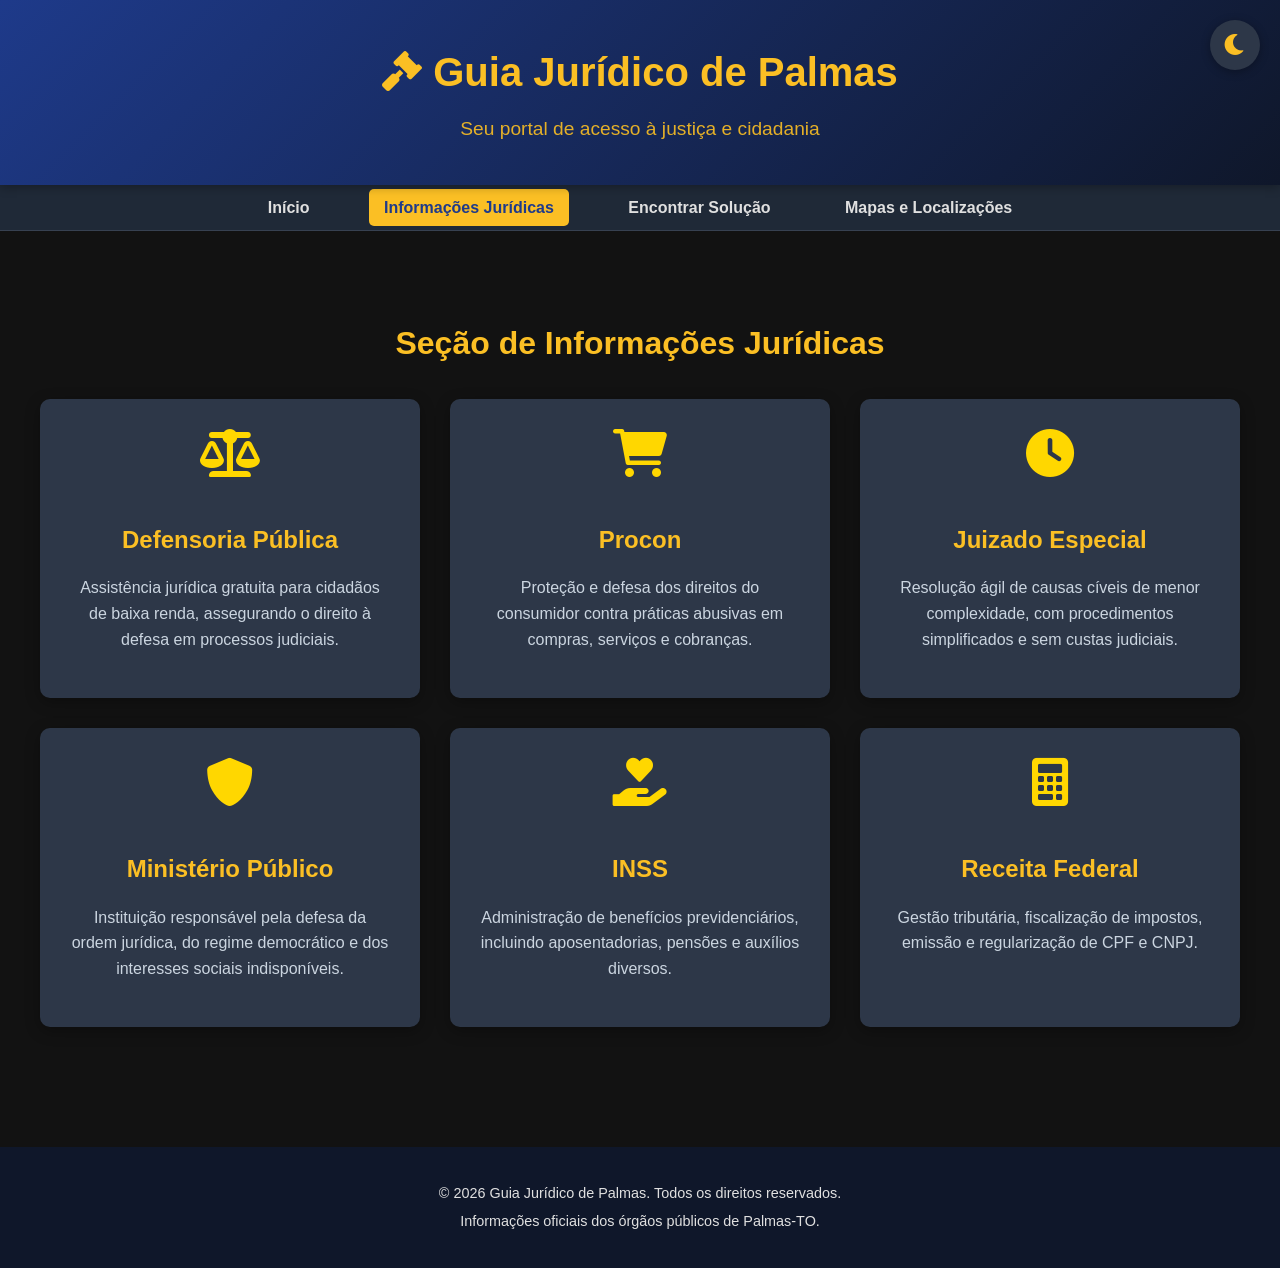
==== informacoes.html @ 19feccad "Primeiro upload: Site Guia Jurídico Palmas" ====
<!DOCTYPE html>
<html lang="pt-BR">

<head>
  <meta charset="UTF-8">
  <meta name="viewport" content="width=device-width, initial-scale=1.0">
  <title>Informações Jurídicas - Guia Jurídico de Palmas</title>
  <link rel="stylesheet" href="estilo.css">
  <link rel="stylesheet" href="https://cdnjs.cloudflare.com/ajax/libs/font-awesome/6.0.0/css/all.min.css">
</head>

<body>
  <header>
    <div class="container">
      <h1><i class="fas fa-gavel"></i> Guia Jurídico de Palmas</h1>
      <p>Seu portal de acesso à justiça e cidadania</p>
      <button id="theme-toggle" class="theme-toggle">
        <i class="fas fa-moon"></i>
      </button>
    </div>
  </header>

  <nav>
    <div class="container">
      <ul>
        <li><a href="index.html">Início</a></li>
        <li><a href="informacoes.html" class="active">Informações Jurídicas</a></li>
        <li><a href="solucoes.html">Encontrar Solução</a></li>
        <li><a href="mapas.html">Mapas e Localizações</a></li>
      </ul>
    </div>
  </nav>

  <section id="informacoes">
    <div class="container">
      <h2>Seção de Informações Jurídicas</h2>
      <div class="orgaos-grid">
        <div class="orgao-card">
          <i class="fas fa-balance-scale"></i>
          <h3>Defensoria Pública</h3>
          <p>Assistência jurídica gratuita para cidadãos de baixa renda, assegurando o direito à defesa em processos
            judiciais.</p>
        </div>
        <div class="orgao-card">
          <i class="fas fa-shopping-cart"></i>
          <h3>Procon</h3>
          <p>Proteção e defesa dos direitos do consumidor contra práticas abusivas em compras, serviços e cobranças.</p>
        </div>
        <div class="orgao-card">
          <i class="fas fa-clock"></i>
          <h3>Juizado Especial</h3>
          <p>Resolução ágil de causas cíveis de menor complexidade, com procedimentos simplificados e sem custas
            judiciais.</p>
        </div>
        <div class="orgao-card">
          <i class="fas fa-shield-alt"></i>
          <h3>Ministério Público</h3>
          <p>Instituição responsável pela defesa da ordem jurídica, do regime democrático e dos interesses sociais
            indisponíveis.</p>
        </div>
        <div class="orgao-card">
          <i class="fas fa-hand-holding-heart"></i>
          <h3>INSS</h3>
          <p>Administração de benefícios previdenciários, incluindo aposentadorias, pensões e auxílios diversos.</p>
        </div>
        <div class="orgao-card">
          <i class="fas fa-calculator"></i>
          <h3>Receita Federal</h3>
          <p>Gestão tributária, fiscalização de impostos, emissão e regularização de CPF e CNPJ.</p>
        </div>
      </div>
    </div>
  </section>

  <footer>
    <div class="container">
      <p>&copy; 2026 Guia Jurídico de Palmas. Todos os direitos reservados.</p>
      <p>Informações oficiais dos órgãos públicos de Palmas-TO.</p>
    </div>
  </footer>

  <div id="modal" class="modal">
    <div class="modal-conteudo">
      <span class="fechar">&times;</span>
      <div class="modal-header">
        <h3 id="modal-titulo"></h3>
      </div>
      <div class="modal-body">
        <p id="modal-descricao"></p>
        <p><strong>Endereço:</strong> <span id="modal-endereco"></span></p>
      </div>
    </div>
  </div>

  <script src="script.js"></script>
</body>

</html>
---- estilo.css ----
:root {
  --bg-color: #121212;
  --text-color: #e0e0e0;
  --card-bg: #2d3748;
  --card-text: #cbd5e0;
  --primary: #1e3a8a;
  --secondary: #fbbf24;
  --nav-bg: #1f2937;
  --nav-border: #374151;
  --footer-bg: #0f172a;
  --shadow: rgba(0, 0, 0, 0.3);
}

body {
  font-family: 'Segoe UI', Tahoma, Geneva, Verdana, sans-serif;
  margin: 0;
  padding: 0;
  background-color: var(--bg-color);
  color: var(--text-color);
  line-height: 1.6;
  transition: background-color 0.3s, color 0.3s;
}

body.light-mode {
  --bg-color: #f8f9fa;
  --text-color: #212529;
  --card-bg: #ffffff;
  --card-text: #6c757d;
  --primary: #000080;
  --secondary: #FFD700;
  --nav-bg: #ffffff;
  --nav-border: #e9ecef;
  --footer-bg: #343a40;
  --shadow: rgba(0, 0, 0, 0.1);
}

.container {
  max-width: 1200px;
  margin: 0 auto;
  padding: 0 20px;
}

header {
  background: linear-gradient(135deg, var(--primary) 0%, #0f172a 100%);
  color: var(--secondary);
  text-align: center;
  padding: 40px 20px;
  box-shadow: 0 2px 10px var(--shadow);
  position: relative;
}

header h1 {
  margin: 0;
  font-size: 2.5rem;
  font-weight: 700;
}

header p {
  margin: 10px 0 0;
  font-size: 1.2rem;
  opacity: 0.9;
}

.theme-toggle {
  position: absolute;
  top: 20px;
  right: 20px;
  background: var(--card-bg);
  border: none;
  border-radius: 50%;
  width: 50px;
  height: 50px;
  cursor: pointer;
  font-size: 1.5rem;
  color: var(--secondary);
  transition: all 0.3s;
  box-shadow: 0 2px 10px var(--shadow);
}

.theme-toggle:hover {
  transform: scale(1.1);
  box-shadow: 0 4px 15px var(--shadow);
}

nav {
  background-color: var(--nav-bg);
  border-bottom: 1px solid var(--nav-border);
  padding: 10px 0;
}

nav ul {
  list-style: none;
  padding: 0;
  margin: 0;
  text-align: center;
}

nav li {
  display: inline;
  margin: 0 20px;
}

nav a {
  color: var(--text-color);
  text-decoration: none;
  font-weight: 600;
  padding: 10px 15px;
  border-radius: 5px;
  transition: background-color 0.3s;
}

nav a:hover {
  background-color: var(--secondary);
  color: var(--primary);
}

.hero {
  background-color: var(--nav-bg);
  padding: 60px 20px;
  text-align: center;
}

.hero h2 {
  color: var(--secondary);
  font-size: 2rem;
  margin-bottom: 20px;
}

.hero p {
  font-size: 1.1rem;
  max-width: 800px;
  margin: 0 auto 10px;
}

section {
  padding: 60px 20px;
}

section h2 {
  color: var(--secondary);
  font-size: 2rem;
  margin-bottom: 30px;
  text-align: center;
}

.orgaos-grid {
  display: grid;
  grid-template-columns: repeat(auto-fit, minmax(300px, 1fr));
  gap: 30px;
}

.orgao-card {
  background-color: var(--card-bg);
  padding: 30px;
  border-radius: 10px;
  box-shadow: 0 4px 15px var(--shadow);
  text-align: center;
  transition: transform 0.3s, box-shadow 0.3s;
}

.orgao-card:hover {
  transform: translateY(-5px);
  box-shadow: 0 8px 25px rgba(0, 0, 0, 0.15);
}

.orgao-card i {
  font-size: 3rem;
  color: #FFD700;
  margin-bottom: 20px;
}

.orgao-card h3 {
  color: var(--secondary);
  margin-bottom: 15px;
  font-size: 1.5rem;
}

.orgao-card p {
  color: var(--card-text);
  font-size: 1rem;
}

.botoes-grid {
  display: grid;
  grid-template-columns: repeat(auto-fit, minmax(250px, 1fr));
  gap: 20px;
  margin-top: 30px;
}

.botao-solucao {
  background: linear-gradient(135deg, var(--primary) 0%, #0f172a 100%);
  color: var(--secondary);
  border: none;
  padding: 20px;
  cursor: pointer;
  border-radius: 10px;
  font-size: 1rem;
  font-weight: 600;
  display: flex;
  align-items: center;
  justify-content: center;
  gap: 10px;
  transition: all 0.3s;
  box-shadow: 0 4px 15px var(--shadow);
}

.botao-solucao:hover {
  background: linear-gradient(135deg, var(--secondary) 0%, #f59e0b 100%);
  color: var(--primary);
  transform: translateY(-3px);
  box-shadow: 0 8px 25px var(--shadow);
}

.botao-solucao i {
  font-size: 1.2rem;
}

footer {
  background-color: var(--footer-bg);
  color: var(--text-color);
  text-align: center;
  padding: 30px 20px;
  margin-top: 60px;
}

footer p {
  margin: 5px 0;
  font-size: 0.9rem;
}

.modal {
  display: none;
  position: fixed;
  z-index: 1000;
  left: 0;
  top: 0;
  width: 100%;
  height: 100%;
  overflow: auto;
  background-color: rgba(0, 0, 0, 0.6);
  animation: fadeIn 0.3s ease-in-out;
}

@keyframes fadeIn {
  from {
    opacity: 0;
  }

  to {
    opacity: 1;
  }
}

.modal-conteudo {
  background-color: var(--card-bg);
  margin: 10% auto;
  padding: 0;
  border: none;
  width: 90%;
  max-width: 600px;
  border-radius: 15px;
  box-shadow: 0 10px 40px var(--shadow);
  animation: slideIn 0.3s ease-in-out;
}

@keyframes slideIn {
  from {
    transform: translateY(-50px);
    opacity: 0;
  }

  to {
    transform: translateY(0);
    opacity: 1;
  }
}

.modal-header {
  background: linear-gradient(135deg, var(--primary) 0%, #0f172a 100%);
  color: var(--secondary);
  padding: 20px;
  border-radius: 15px 15px 0 0;
}

.modal-header h3 {
  margin: 0;
  font-size: 1.5rem;
}

.modal-body {
  padding: 30px;
}

.modal-body p {
  margin-bottom: 15px;
  font-size: 1rem;
  color: var(--card-text);
}

.fechar {
  color: #FFD700;
  float: right;
  font-size: 28px;
  font-weight: bold;
  cursor: pointer;
  margin-top: -5px;
}

.fechar:hover {
  color: #ffffff;
}

nav a.active {
  background-color: var(--secondary);
  color: var(--primary);
}

.cta-button {
  display: inline-block;
  background: linear-gradient(135deg, var(--primary) 0%, #0f172a 100%);
  color: var(--secondary);
  padding: 15px 30px;
  margin: 20px 10px;
  text-decoration: none;
  border-radius: 10px;
  font-weight: 600;
  transition: all 0.3s;
  box-shadow: 0 4px 15px var(--shadow);
}

.cta-button:hover {
  background: linear-gradient(135deg, var(--secondary) 0%, #f59e0b 100%);
  color: var(--primary);
  transform: translateY(-3px);
  box-shadow: 0 8px 25px var(--shadow);
}

.mapas-grid {
  display: grid;
  grid-template-columns: repeat(auto-fit, minmax(400px, 1fr));
  gap: 30px;
}

.mapa-card {
  background-color: var(--card-bg);
  padding: 20px;
  border-radius: 10px;
  box-shadow: 0 4px 15px var(--shadow);
  text-align: center;
  transition: transform 0.3s, box-shadow 0.3s;
}

.mapa-card:hover {
  transform: translateY(-5px);
  box-shadow: 0 8px 25px rgba(0, 0, 0, 0.15);
}

.mapa-card h3 {
  color: var(--secondary);
  margin-bottom: 15px;
  font-size: 1.3rem;
}

.mapa-card iframe {
  border-radius: 8px;
  margin-bottom: 15px;
}

.mapa-card p {
  color: var(--card-text);
  font-size: 0.9rem;
}

/* Responsividade para Tablets */
@media (max-width: 1024px) and (min-width: 769px) {
  .container {
    padding: 0 15px;
  }

  header {
    padding: 30px 15px;
  }

  header h1 {
    font-size: 2rem;
  }

  header p {
    font-size: 1rem;
  }

  section {
    padding: 40px 15px;
  }

  section h2 {
    font-size: 1.8rem;
  }

  .orgaos-grid {
    grid-template-columns: repeat(2, 1fr);
    gap: 20px;
  }

  .orgao-card {
    padding: 20px;
  }

  .orgao-card i {
    font-size: 2.5rem;
  }

  .orgao-card h3 {
    font-size: 1.3rem;
  }

  .botoes-grid {
    grid-template-columns: repeat(2, 1fr);
    gap: 15px;
  }

  .botao-solucao {
    padding: 15px;
    font-size: 0.9rem;
  }

  .mapas-grid {
    grid-template-columns: repeat(2, 1fr);
    gap: 20px;
  }

  .mapa-card {
    padding: 15px;
  }

  .modal-conteudo {
    width: 95%;
    margin: 5% auto;
  }
}

/* Responsividade para Telefones */
@media (max-width: 768px) {
  .container {
    padding: 0 10px;
  }

  header {
    padding: 20px 10px;
  }

  header h1 {
    font-size: 1.8rem;
  }

  header p {
    font-size: 1rem;
  }

  nav ul {
    text-align: left;
  }

  nav li {
    display: block;
    margin: 10px 0;
  }

  nav li a {
    display: block;
    padding: 12px;
    margin: 0;
  }

  .hero {
    padding: 40px 10px;
  }

  .hero h2 {
    font-size: 1.5rem;
  }

  .hero p {
    font-size: 1rem;
  }

  section {
    padding: 30px 10px;
  }

  section h2 {
    font-size: 1.5rem;
    margin-bottom: 20px;
  }

  .orgaos-grid {
    grid-template-columns: 1fr;
    gap: 20px;
  }

  .orgao-card {
    padding: 20px;
  }

  .orgao-card i {
    font-size: 2rem;
  }

  .orgao-card h3 {
    font-size: 1.2rem;
  }

  .botoes-grid {
    grid-template-columns: 1fr;
    gap: 15px;
  }

  .botao-solucao {
    padding: 15px;
    font-size: 0.9rem;
    flex-direction: column;
    text-align: center;
  }

  .botao-solucao i {
    margin-bottom: 5px;
  }

  .cta-button {
    display: block;
    width: 100%;
    max-width: 300px;
    margin: 10px auto;
    padding: 15px;
    text-align: center;
  }

  .mapas-grid {
    grid-template-columns: 1fr;
    gap: 20px;
  }

  .mapa-card {
    padding: 15px;
  }

  .mapa-card iframe {
    height: 250px;
  }

  .modal-conteudo {
    width: 95%;
    margin: 5% auto;
  }

  .modal-body {
    padding: 20px;
  }

  footer {
    padding: 20px 10px;
  }
}
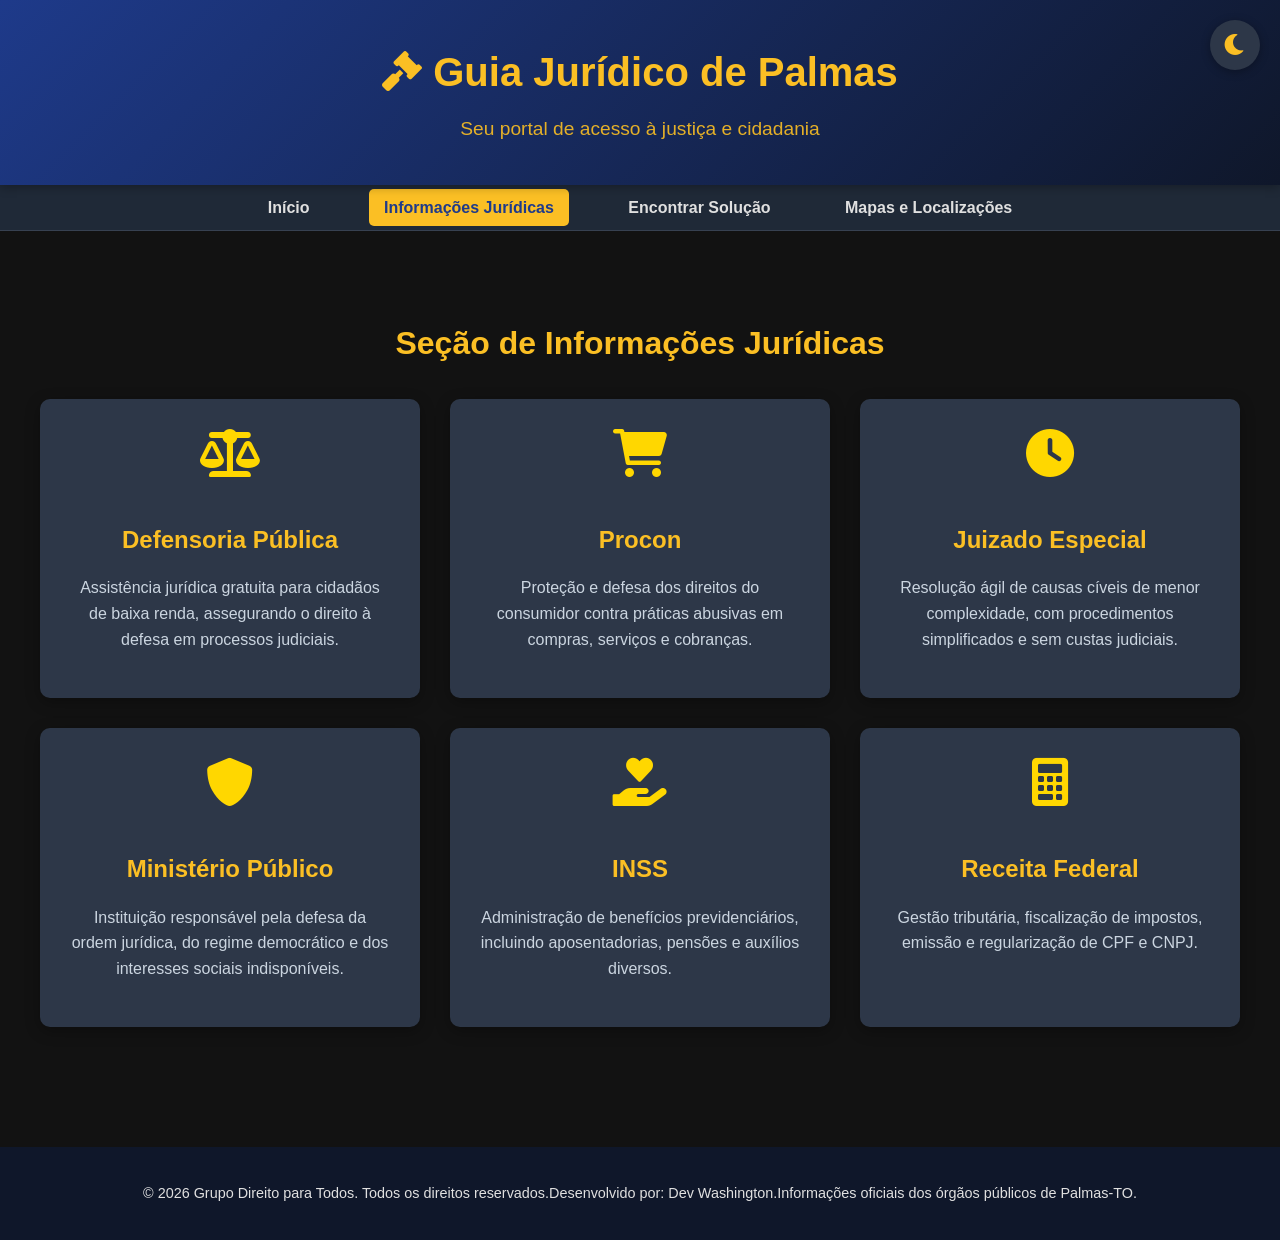
==== commit b07957e2: "consertando o footer" ====
--- a/informacoes.html
+++ b/informacoes.html
@@ -74,8 +74,7 @@
 
   <footer>
     <div class="container">
-      <p>&copy; 2026 Guia Jurídico de Palmas. Todos os direitos reservados.</p>
-      <p>Informações oficiais dos órgãos públicos de Palmas-TO.</p>
+      <p>© 2026 Grupo Direito para Todos. Todos os direitos reservados.Desenvolvido por: Dev Washington.Informações oficiais dos órgãos públicos de Palmas-TO.</p>
     </div>
   </footer>
 
--- a/estilo.css
+++ b/estilo.css
@@ -446,15 +446,28 @@
   }
 
   header {
-    padding: 20px 10px;
+    padding: 20px 60px 20px 10px;
+    text-align: left;
+    position: relative;
   }
 
   header h1 {
     font-size: 1.8rem;
+    margin-bottom: 10px;
   }
 
   header p {
     font-size: 1rem;
+    margin: 0;
+  }
+
+  .theme-toggle {
+    position: absolute;
+    top: 20px;
+    right: 10px;
+    width: 40px;
+    height: 40px;
+    font-size: 1.2rem;
   }
 
   nav ul {
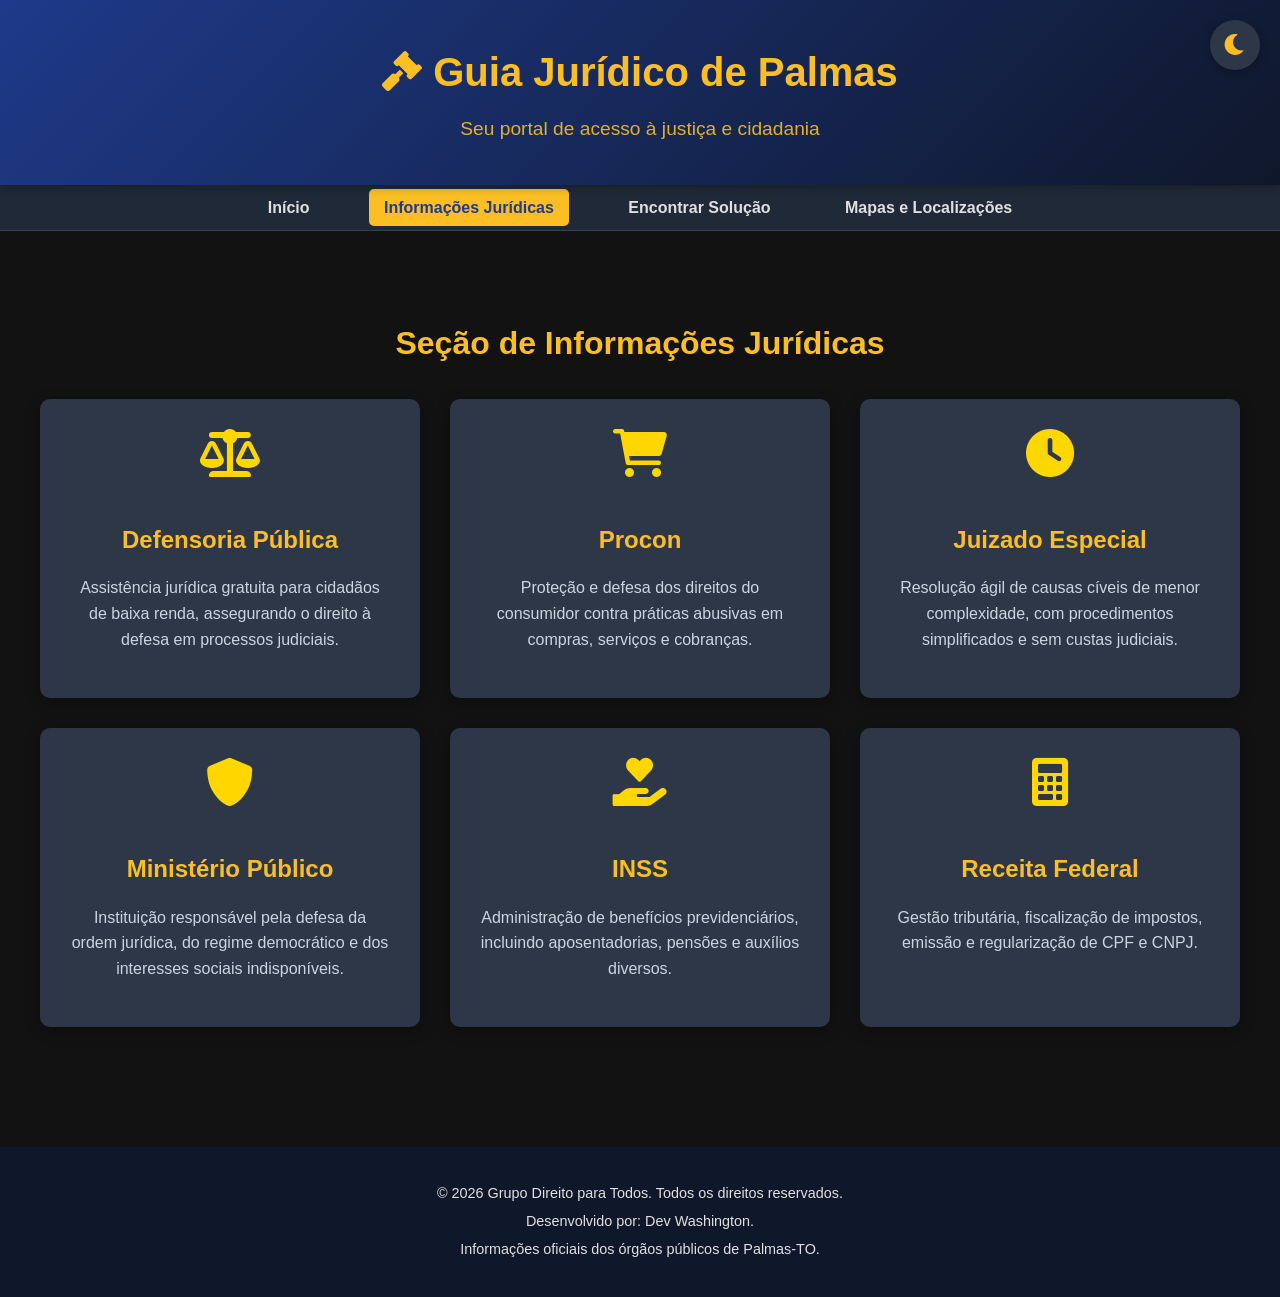
==== commit e68ade11: "atualizando" ====
--- a/informacoes.html
+++ b/informacoes.html
@@ -74,7 +74,9 @@
 
   <footer>
     <div class="container">
-      <p>© 2026 Grupo Direito para Todos. Todos os direitos reservados.Desenvolvido por: Dev Washington.Informações oficiais dos órgãos públicos de Palmas-TO.</p>
+      <p>© 2026 Grupo Direito para Todos. Todos os direitos reservados.</p>
+      <p>Desenvolvido por: Dev Washington.</p>
+      <p>Informações oficiais dos órgãos públicos de Palmas-TO.</p>
     </div>
   </footer>
 
